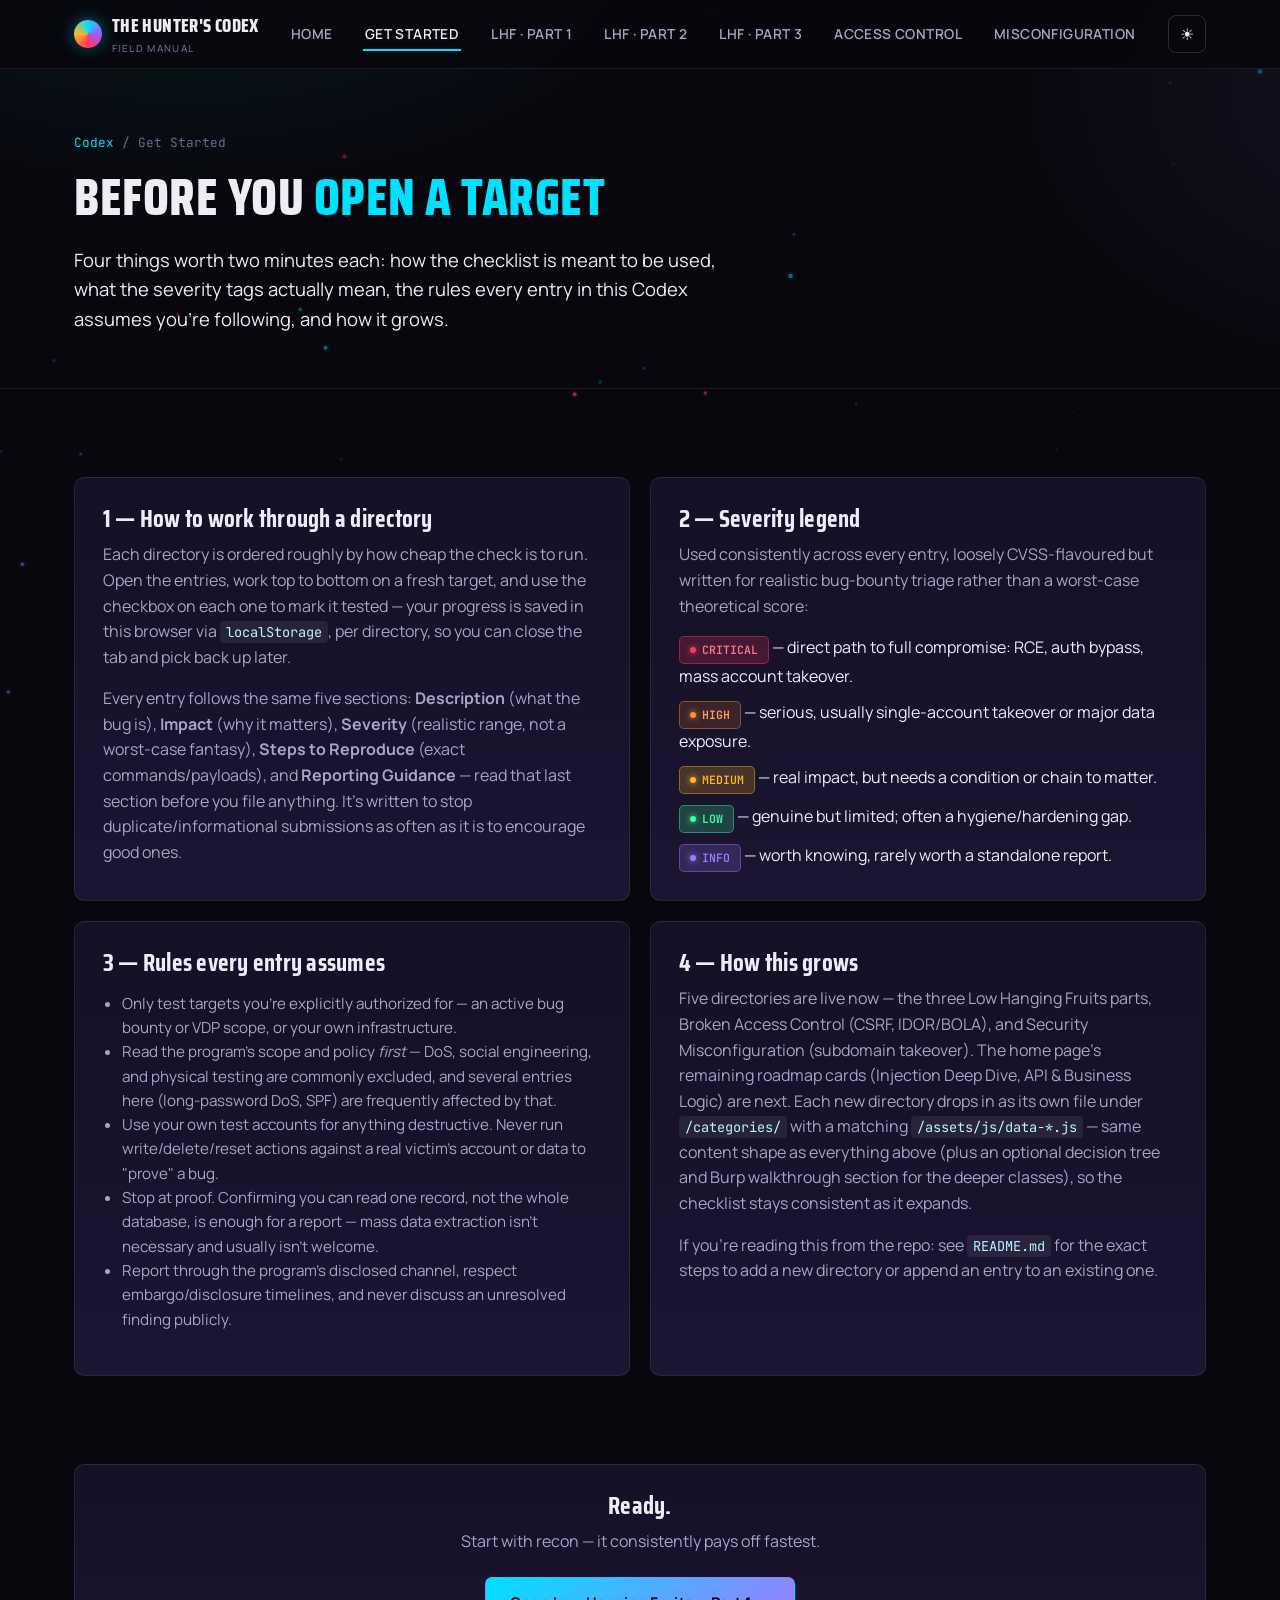
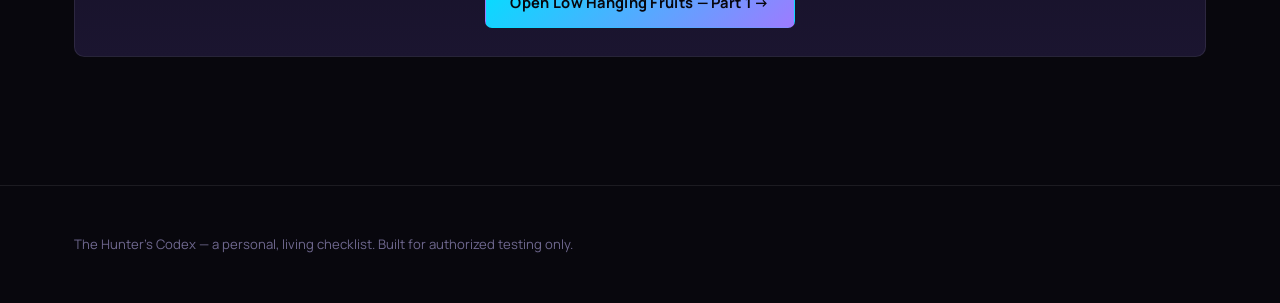
==== get-started.html @ 377c9818 "first commint basic add" ====
<!DOCTYPE html>
<html lang="en">
<head>
<meta charset="UTF-8">
<meta name="viewport" content="width=device-width, initial-scale=1.0">
<title>Get Started | The Hunter's Codex</title>
<meta name="description" content="How to use the Codex — methodology, severity legend, and rules of engagement for authorized bug bounty testing.">
<link rel="icon" href="data:image/svg+xml,<svg xmlns=%22http://www.w3.org/2000/svg%22 viewBox=%220 0 100 100%22><circle cx=50 cy=50 r=45 fill=%22%2300e0ff%22/></svg>">
<link rel="stylesheet" href="assets/css/style.css">
<script>try{var t=localStorage.getItem('codex-theme');if(t)document.documentElement.setAttribute('data-theme',t);}catch(e){}</script>
</head>
<body>
<canvas class="realm-canvas" data-realm-canvas aria-hidden="true"></canvas>

<nav class="site-nav">
  <div class="container">
    <a href="index.html" class="brand">
      <span class="brand-mark"></span>
      <span>The Hunter's Codex<small>Field Manual</small></span>
    </a>
    <div class="nav-links" data-nav-links>
      <a href="index.html">Home</a>
      <a href="get-started.html" class="active">Get Started</a>
      <a href="categories/low-hanging-fruits-1.html">LHF · Part 1</a>
      <a href="categories/low-hanging-fruits-2.html">LHF · Part 2</a>
      <a href="categories/low-hanging-fruits-3.html">LHF · Part 3</a>
      <a href="categories/broken-access-control.html">Access Control</a>
      <a href="categories/security-misconfiguration.html">Misconfiguration</a>
    </div>
    <div class="nav-right">
      <button class="theme-toggle" data-theme-toggle aria-label="Toggle light/dark theme">☀</button>
      <button class="nav-toggle" data-nav-toggle aria-label="Toggle menu" aria-expanded="false">☰</button>
    </div>
  </div>
</nav>

<header class="page-head">
  <div class="container">
    <div class="breadcrumb"><a href="index.html">Codex</a> / Get Started</div>
    <h1 style="font-size:clamp(2rem,4.4vw,3.2rem);">Before you <span style="color:var(--accent)">open a target</span></h1>
    <p class="lede" style="margin-top:14px;max-width:62ch;">Four things worth two minutes each: how the checklist is meant to be used, what the severity tags actually mean, the rules every entry in this Codex assumes you're following, and how it grows.</p>
  </div>
</header>

<section>
  <div class="container">
    <div class="grid grid-2">

      <div class="panel">
        <h3>1 — How to work through a directory</h3>
        <p>Each directory is ordered roughly by how cheap the check is to run. Open the entries, work top to bottom on a fresh target, and use the checkbox on each one to mark it tested — your progress is saved in this browser via <code>localStorage</code>, per directory, so you can close the tab and pick back up later.</p>
        <p style="margin-bottom:0;">Every entry follows the same five sections: <strong>Description</strong> (what the bug is), <strong>Impact</strong> (why it matters), <strong>Severity</strong> (realistic range, not a worst-case fantasy), <strong>Steps to Reproduce</strong> (exact commands/payloads), and <strong>Reporting Guidance</strong> — read that last section before you file anything. It's written to stop duplicate/informational submissions as often as it is to encourage good ones.</p>
      </div>

      <div class="panel">
        <h3>2 — Severity legend</h3>
        <p>Used consistently across every entry, loosely CVSS-flavoured but written for realistic bug-bounty triage rather than a worst-case theoretical score:</p>
        <div style="display:flex;flex-direction:column;gap:10px;margin-top:16px;">
          <div><span class="badge sev-critical">CRITICAL</span> — direct path to full compromise: RCE, auth bypass, mass account takeover.</div>
          <div><span class="badge sev-high">HIGH</span> — serious, usually single-account takeover or major data exposure.</div>
          <div><span class="badge sev-medium">MEDIUM</span> — real impact, but needs a condition or chain to matter.</div>
          <div><span class="badge sev-low">LOW</span> — genuine but limited; often a hygiene/hardening gap.</div>
          <div><span class="badge sev-info">INFO</span> — worth knowing, rarely worth a standalone report.</div>
        </div>
      </div>

      <div class="panel">
        <h3>3 — Rules every entry assumes</h3>
        <ul style="color:var(--ink-dim);font-size:0.95rem;">
          <li>Only test targets you're explicitly authorized for — an active bug bounty or VDP scope, or your own infrastructure.</li>
          <li>Read the program's scope and policy <em>first</em> — DoS, social engineering, and physical testing are commonly excluded, and several entries here (long-password DoS, SPF) are frequently affected by that.</li>
          <li>Use your own test accounts for anything destructive. Never run write/delete/reset actions against a real victim's account or data to "prove" a bug.</li>
          <li>Stop at proof. Confirming you can read one record, not the whole database, is enough for a report — mass data extraction isn't necessary and usually isn't welcome.</li>
          <li>Report through the program's disclosed channel, respect embargo/disclosure timelines, and never discuss an unresolved finding publicly.</li>
        </ul>
      </div>

      <div class="panel">
        <h3>4 — How this grows</h3>
        <p>Five directories are live now — the three Low Hanging Fruits parts, Broken Access Control (CSRF, IDOR/BOLA), and Security Misconfiguration (subdomain takeover). The home page's remaining roadmap cards (Injection Deep Dive, API &amp; Business Logic) are next. Each new directory drops in as its own file under <code>/categories/</code> with a matching <code>/assets/js/data-*.js</code> — same content shape as everything above (plus an optional decision tree and Burp walkthrough section for the deeper classes), so the checklist stays consistent as it expands.</p>
        <p style="margin-bottom:0;">If you're reading this from the repo: see <code>README.md</code> for the exact steps to add a new directory or append an entry to an existing one.</p>
      </div>

    </div>
  </div>
</section>

<section style="padding-top:0;">
  <div class="container">
    <div class="panel" style="text-align:center;">
      <h3 style="margin-bottom:10px;">Ready.</h3>
      <p style="margin:0 auto 22px;">Start with recon — it consistently pays off fastest.</p>
      <a href="categories/low-hanging-fruits-1.html" class="btn btn-primary">Open Low Hanging Fruits — Part 1 →</a>
    </div>
  </div>
</section>

<footer class="site-footer">
  <div class="container">
    <p>The Hunter's Codex — a personal, living checklist. Built for authorized testing only.</p>
  </div>
</footer>

<script src="assets/js/app.js"></script>
</body>
</html>
---- assets/css/style.css ----
/* =========================================================
   THE HUNTER'S CODEX — shared theme
   A field manual for bug bounty testing, styled like a
   multiversal dossier. Each directory carries its own energy
   signature (set via body[data-realm]) layered on a shared
   dark/light base — no licensed character art, the palettes
   just nod at the hero spectrum without reproducing anyone's IP.
   ========================================================= */

@import url('https://fonts.googleapis.com/css2?family=Saira+Stencil+One&family=Saira+Condensed:wght@600;700;800&family=Manrope:wght@400;500;600;700;800&family=JetBrains+Mono:wght@400;500;600&display=swap');

:root{
  /* --- base (dark, default) --- */
  --void:        #08070d;
  --void-2:      #0f0c18;
  --panel:       #141025;
  --panel-2:     #1b1530;
  --hairline:    rgba(232,230,240,0.09);
  --hairline-2:  rgba(232,230,240,0.16);
  --glass-bg:    rgba(8,7,13,0.82);
  --chip-bg:     rgba(255,255,255,0.07);
  --chip-ink:    #b9f6ff;
  --code-bg:     #060509;
  --glow-op:     0.09;

  /* --- ink --- */
  --ink:         #eeecf6;
  --ink-dim:     #a9a3c4;
  --ink-faint:   #6f688f;

  /* --- severity spectrum: FIXED across every realm and theme.
         these carry meaning (critical/high/medium/low/info) —
         they never change with the page's hero palette. --- */
  --crimson:     #ff3860;
  --crimson-dim: #ff386033;
  --gold:        #ffb627;
  --gold-dim:    #ffb62733;
  --green:       #3dffa0;
  --green-dim:   #3dffa033;
  --violet:      #9d7bff;
  --violet-dim:  #9d7bff33;

  /* --- realm accent: decorative/brand only, overridden per directory below --- */
  --accent:      #00e0ff;
  --accent-2:    #9d7bff;
  --accent-3:    #ff3860;
  --accent-rgb:  0,224,255;
  --accent2-rgb: 157,123,255;
  --accent3-rgb: 255,56,96;

  /* --- type --- */
  --f-stencil: 'Saira Stencil One', sans-serif;   /* one signature moment: hero headline + big numbers */
  --f-display: 'Saira Condensed', sans-serif;      /* every other heading */
  --f-body:    'Manrope', sans-serif;
  --f-mono:    'JetBrains Mono', monospace;

  --radius: 10px;
  --maxw: 1180px;
}

/* ---------------- LIGHT THEME ---------------- */
:root[data-theme="light"]{
  --void:        #f7f6fb;
  --void-2:      #ffffff;
  --panel:       #ffffff;
  --panel-2:     #f3f1fa;
  --hairline:    rgba(20,16,32,0.10);
  --hairline-2:  rgba(20,16,32,0.20);
  --glass-bg:    rgba(255,255,255,0.86);
  --chip-bg:     rgba(20,16,32,0.055);
  --chip-ink:    #0b6a7a;
  --glow-op:     0.06;

  --ink:         #16131f;
  --ink-dim:     #4a4560;
  --ink-faint:   #837c9c;
}

/* ---------------- REALMS (per-directory energy signature) ---------------- */
/* Home — Americana: blue / red / star-white */
body[data-realm="cap"]{
  --accent:#3d6bff; --accent-2:#ff3450; --accent-3:#f4f1ff;
  --accent-rgb:61,107,255; --accent2-rgb:255,52,80; --accent3-rgb:244,241,255;
}
/* Part 1 — Gamma: radioactive green / violet */
body[data-realm="hulk"]{
  --accent:#39ff6a; --accent-2:#9d5bff; --accent-3:#c8ff5a;
  --accent-rgb:57,255,106; --accent2-rgb:157,91,255; --accent3-rgb:200,255,90;
}
/* Part 2 — Repulsor: hot red-orange / gold */
body[data-realm="ironman"]{
  --accent:#ff5a36; --accent-2:#ffcc33; --accent-3:#ff8a3d;
  --accent-rgb:255,90,54; --accent2-rgb:255,204,51; --accent3-rgb:255,138,61;
}
/* Part 3 — Vibranium: violet / silver */
body[data-realm="wakanda"]{
  --accent:#9d5bff; --accent-2:#c9c9d8; --accent-3:#6a3dff;
  --accent-rgb:157,91,255; --accent2-rgb:201,201,216; --accent3-rgb:106,61,255;
}
/* Broken Access Control — Bifrost: storm blue-white / asgardian gold */
body[data-realm="thor"]{
  --accent:#4fd8ff; --accent-2:#ffcf4d; --accent-3:#7b8cff;
  --accent-rgb:79,216,255; --accent2-rgb:255,207,77; --accent3-rgb:123,140,255;
}
/* Security Misconfiguration — Variant Branch: mischief emerald / antique gold */
body[data-realm="loki"]{
  --accent:#23d9a0; --accent-2:#c9a227; --accent-3:#8b5fe0;
  --accent-rgb:35,217,160; --accent2-rgb:201,162,39; --accent3-rgb:139,95,224;
}

/* ---------------- REALM BACKGROUND ART ----------------
   Full-page, fixed, behind everything, pointer-events:none.
   Pure CSS gradients — procedural, animated, zero raster
   images, and fully original (no character art of any kind).
   ------------------------------------------------------- */
body[data-realm="cap"]{
  --realm-pattern:
    radial-gradient(rgba(244,241,255,0.5) 1px, transparent 1.4px) 0 0/54px 54px,
    radial-gradient(rgba(244,241,255,0.3) 1px, transparent 1.4px) 27px 23px/54px 54px,
    linear-gradient(125deg, transparent 46%, rgba(61,107,255,0.06) 50%, transparent 54%),
    linear-gradient(-125deg, transparent 46%, rgba(255,52,80,0.05) 50%, transparent 54%);
}
body[data-realm="hulk"]{
  --realm-pattern:
    repeating-conic-gradient(from 0deg at 18% 24%, rgba(57,255,106,0.07) 0deg 3deg, transparent 3deg 22deg),
    repeating-conic-gradient(from 20deg at 86% 78%, rgba(157,91,255,0.06) 0deg 3deg, transparent 3deg 26deg),
    radial-gradient(circle at 18% 24%, rgba(57,255,106,0.10), transparent 32%),
    radial-gradient(circle at 86% 78%, rgba(157,91,255,0.10), transparent 36%);
}
body[data-realm="ironman"]{
  --realm-pattern:
    repeating-radial-gradient(circle at 88% 12%, rgba(255,90,54,0.10) 0px, rgba(255,90,54,0.10) 1px, transparent 1px, transparent 34px),
    repeating-radial-gradient(circle at 10% 85%, rgba(255,204,51,0.07) 0px, rgba(255,204,51,0.07) 1px, transparent 1px, transparent 46px),
    linear-gradient(115deg, transparent 48%, rgba(255,204,51,0.05) 50%, transparent 52%);
}
body[data-realm="wakanda"]{
  --realm-pattern:
    repeating-linear-gradient(60deg, rgba(157,91,255,0.055) 0px, rgba(157,91,255,0.055) 1px, transparent 1px, transparent 48px),
    repeating-linear-gradient(-60deg, rgba(201,201,216,0.045) 0px, rgba(201,201,216,0.045) 1px, transparent 1px, transparent 48px),
    repeating-linear-gradient(0deg, rgba(157,91,255,0.04) 0px, rgba(157,91,255,0.04) 1px, transparent 1px, transparent 48px);
}
body[data-realm="thor"]{
  --realm-pattern:
    radial-gradient(ellipse 600px 300px at 30% 10%, rgba(123,140,255,0.12), transparent 60%),
    radial-gradient(ellipse 500px 260px at 75% 0%, rgba(79,216,255,0.10), transparent 60%),
    repeating-linear-gradient(100deg, transparent 0px, transparent 38px, rgba(79,216,255,0.05) 39px, transparent 40px);
}
body[data-realm="loki"]{
  --realm-pattern:
    repeating-linear-gradient(28deg, rgba(35,217,160,0.05) 0px, rgba(35,217,160,0.05) 1px, transparent 1px, transparent 64px),
    repeating-linear-gradient(-72deg, rgba(139,95,224,0.045) 0px, rgba(139,95,224,0.045) 1px, transparent 1px, transparent 80px),
    radial-gradient(circle at 70% 30%, rgba(201,162,39,0.08), transparent 38%);
}
body::before{
  content:"";
  position:fixed; inset:0; z-index:-1; pointer-events:none;
  background-image:var(--realm-pattern, none);
  animation:realmDrift 50s linear infinite, realmPulse 9s ease-in-out infinite;
}
.realm-canvas{
  position:fixed; inset:0; z-index:-1; pointer-events:none;
  width:100vw; height:100vh; display:block; opacity:0.85;
}
@keyframes realmDrift{ from{ background-position:0 0; } to{ background-position:400px 400px; } }
@keyframes realmPulse{ 0%,100%{ opacity:0.75; } 50%{ opacity:1; } }
@media (prefers-reduced-motion:reduce){ body::before{ animation:none; } }

*,*::before,*::after{ box-sizing:border-box; }
html{ scroll-behavior:smooth; }
@media (prefers-reduced-motion:reduce){
  html{ scroll-behavior:auto; }
  *,*::before,*::after{ animation-duration:0.001ms !important; animation-iteration-count:1 !important; transition-duration:0.001ms !important; }
}

body{
  margin:0;
  background:var(--void);
  color:var(--ink);
  font-family:var(--f-body);
  font-size:16px;
  line-height:1.6;
  -webkit-font-smoothing:antialiased;
  background-image:
    radial-gradient(ellipse 900px 500px at 15% -10%, rgba(var(--accent-rgb),var(--glow-op)), transparent 60%),
    radial-gradient(ellipse 700px 500px at 110% 10%, rgba(var(--accent2-rgb),var(--glow-op)), transparent 60%);
  background-attachment:fixed;
  transition:background-color .25s ease, color .25s ease;
}

/* faint halftone texture, used sparingly as paper grain, not decoration-for-its-own-sake */
.halftone{
  position:relative;
}
.halftone::before{
  content:"";
  position:absolute; inset:0;
  background-image: radial-gradient(rgba(238,236,246,0.10) 1px, transparent 1px);
  background-size: 14px 14px;
  opacity:0.25;
  pointer-events:none;
}

a{ color:inherit; text-decoration:none; }
img{ max-width:100%; display:block; }
ul,ol{ padding-left:1.25em; }
code,kbd{ font-family:var(--f-mono); }

h1,h2,h3,h4{
  font-family:var(--f-display);
  font-weight:800;
  letter-spacing:0.01em;
  line-height:1.05;
  margin:0 0 0.4em;
  text-transform:uppercase;
}
h1{ font-size:clamp(2.6rem,6vw,5.2rem); }
h2{ font-size:clamp(1.8rem,3.6vw,2.6rem); }
h3{ font-size:clamp(1.25rem,2.2vw,1.55rem); text-transform:none; font-weight:700;}
p{ margin:0 0 1em; color:var(--ink-dim); max-width:68ch; }
.lede{ font-size:1.15rem; color:var(--ink); }

:focus-visible{
  outline:2px solid var(--accent);
  outline-offset:3px;
  border-radius:4px;
}

.container{ max-width:var(--maxw); margin:0 auto; padding:0 24px; }

/* ---------------- NAV ---------------- */
.site-nav{
  position:sticky; top:0; z-index:50;
  background:var(--glass-bg);
  backdrop-filter:blur(10px);
  border-bottom:1px solid var(--hairline);
}
.site-nav .container{
  display:flex; align-items:center; justify-content:space-between;
  height:68px; gap:16px;
}
.nav-right{ display:flex; align-items:center; gap:10px; }
.theme-toggle{
  background:none; border:1px solid var(--hairline-2); color:var(--ink);
  width:38px; height:38px; border-radius:8px; font-size:1rem; cursor:pointer;
  display:flex; align-items:center; justify-content:center; flex-shrink:0;
  transition:border-color .15s ease, color .15s ease, transform .15s ease;
}
.theme-toggle:hover{ border-color:var(--accent); color:var(--accent); transform:translateY(-1px); }
.brand{
  display:flex; align-items:center; gap:10px;
  font-family:var(--f-display); font-weight:800; font-size:1.15rem;
  letter-spacing:0.02em; text-transform:uppercase;
}
.brand-mark{
  width:28px; height:28px; border-radius:50%;
  /* fixed full-spectrum mark — the one constant across every realm */
  background:conic-gradient(from 0deg, #00e0ff, #9d5bff, #ff3860, #ffb627, #00e0ff);
  box-shadow:0 0 16px rgba(0,224,255,0.4);
  flex-shrink:0;
}
.brand small{ display:block; font-family:var(--f-body); font-weight:500; font-size:0.62rem; letter-spacing:0.14em; color:var(--ink-faint); text-transform:uppercase; }

.nav-links{ display:flex; align-items:center; gap:28px; }
.nav-links a{
  position:relative;
  font-size:0.86rem; font-weight:600; letter-spacing:0.03em;
  color:var(--ink-dim); text-transform:uppercase;
  padding:6px 2px; transition:color .18s ease;
}
.nav-links a::after{
  content:""; position:absolute; left:0; right:100%; bottom:0; height:2px;
  background:var(--accent); transition:right .25s cubic-bezier(.16,1,.3,1);
}
.nav-links a:hover::after, .nav-links a.active::after{ right:0; }
.nav-links a:hover, .nav-links a.active{ color:var(--ink); }
.nav-toggle{ display:none; }

@media (max-width:760px){
  .nav-links{
    position:fixed; inset:68px 0 0 0; height:calc(100% - 68px);
    background:var(--void-2); flex-direction:column; justify-content:flex-start;
    padding:28px 24px; gap:22px; transform:translateX(100%);
    transition:transform .28s ease; overflow-y:auto;
  }
  .nav-links.open{ transform:translateX(0); }
  .nav-toggle{
    display:block; background:none; border:1px solid var(--hairline-2); color:var(--ink);
    width:40px; height:40px; border-radius:8px; font-size:1.1rem; cursor:pointer;
  }
}

/* ---------------- BUTTONS ---------------- */
.btn{
  display:inline-flex; align-items:center; gap:8px; position:relative; overflow:hidden;
  padding:13px 24px; border-radius:7px;
  font-family:var(--f-body); font-weight:600; font-size:0.92rem;
  letter-spacing:0.02em; cursor:pointer; border:1px solid transparent;
  transition:transform .15s ease, box-shadow .15s ease, background .15s ease, border-color .15s ease;
}
.btn:active{ transform:translateY(1px) scale(0.98); }
.btn-primary{
  background:linear-gradient(135deg, var(--accent), var(--accent-2));
  color:#07060c; font-weight:700;
  box-shadow:0 0 0 0 rgba(0,0,0,0);
}
.btn-primary:hover{ box-shadow:0 6px 24px -4px rgba(var(--accent-rgb),0.55); transform:translateY(-1px); }
.btn-primary::after{
  content:""; position:absolute; top:0; bottom:0; left:-60%; width:40%;
  background:linear-gradient(115deg, transparent, rgba(255,255,255,0.45), transparent);
  transform:skewX(-20deg); transition:left .6s ease;
}
.btn-primary:hover::after{ left:130%; }
.btn-ghost{
  background:transparent; border-color:var(--hairline-2); color:var(--ink);
}
.btn-ghost:hover{ border-color:var(--accent); color:var(--accent); }

/* ---------------- HERO (home page signature moment) ---------------- */
.hero{
  position:relative; overflow:hidden;
  padding:120px 0 90px;
  border-bottom:1px solid var(--hairline);
}
.rift{
  position:absolute; top:50%; right:-10%; translate:0 -50%;
  width:780px; height:780px; border-radius:50%;
  background:
    conic-gradient(from 0deg, var(--accent), var(--accent-2) 33%, var(--accent-3) 66%, var(--accent));
  filter:blur(90px); opacity:0.32;
  animation:spin 26s linear infinite;
  transition:background 0.4s ease;
}
.rift-ring{
  position:absolute; top:50%; right:-6%; translate:0 -50%;
  width:560px; height:560px; border-radius:50%;
  border:1px solid rgba(var(--accent-rgb),0.35);
  animation:spin 40s linear infinite reverse;
}
.rift-ring::before{
  content:""; position:absolute; inset:46px; border-radius:50%;
  border:1px dashed rgba(var(--accent2-rgb),0.30);
}
@keyframes spin{ to{ transform:rotate(360deg); } }
.embers{ position:absolute; inset:0; pointer-events:none; }
.ember{
  position:absolute; width:3px; height:3px; border-radius:50%;
  opacity:0; animation:rise 7s ease-in infinite;
}
@keyframes rise{
  0%{ opacity:0; transform:translateY(0) scale(1); }
  10%{ opacity:0.9; }
  90%{ opacity:0.5; }
  100%{ opacity:0; transform:translateY(-340px) scale(0.3); }
}

.hero .container{ position:relative; z-index:2; }
.eyebrow{
  display:inline-flex; align-items:center; gap:8px;
  font-family:var(--f-mono); font-size:0.78rem; color:var(--accent);
  background:rgba(var(--accent-rgb),0.14); border:1px solid rgba(var(--accent-rgb),0.3);
  padding:6px 12px; border-radius:100px; margin-bottom:22px;
}
.eyebrow .dot{ width:6px; height:6px; border-radius:50%; background:var(--accent); box-shadow:0 0 6px var(--accent); animation:dotLive 2s ease-in-out infinite; }
@keyframes dotLive{ 0%,100%{ opacity:1; transform:scale(1); } 50%{ opacity:0.4; transform:scale(0.75); } }
.hero h1{ max-width:14ch; margin-bottom:22px; font-family:var(--f-stencil); font-weight:400; letter-spacing:0.01em; }
.hero h1 .accent{
  background:linear-gradient(100deg, var(--accent), var(--accent-2) 60%, var(--accent-3));
  -webkit-background-clip:text; background-clip:text; color:transparent;
}
.hero-sub{ max-width:52ch; font-size:1.08rem; }
.hero-actions{ display:flex; gap:14px; margin-top:34px; flex-wrap:wrap; }
.hero-stats{ display:flex; gap:40px; margin-top:64px; flex-wrap:wrap; }
.stat b{ display:block; font-family:var(--f-stencil); font-weight:400; font-size:2.3rem; color:var(--ink); }
.stat span{ font-size:0.8rem; color:var(--ink-faint); text-transform:uppercase; letter-spacing:0.08em; }

/* ---------------- SECTIONS / CARDS ---------------- */
section{ padding:88px 0; }
.section-head{ margin-bottom:46px; max-width:62ch; }
.section-head .eyebrow{ margin-bottom:16px; }

.grid{ display:grid; gap:20px; }
.grid-3{ grid-template-columns:repeat(3,1fr); }
.grid-2{ grid-template-columns:repeat(2,1fr); }
@media (max-width:900px){ .grid-3,.grid-2{ grid-template-columns:1fr; } }

.panel{
  background:linear-gradient(180deg, var(--panel), var(--panel-2));
  border:1px solid var(--hairline); border-radius:var(--radius);
  padding:28px;
}

@keyframes cardIn{
  from{ opacity:0; transform:translateY(22px) scale(0.97); }
  to{ opacity:1; transform:none; }
}
.dir-card{
  display:block; position:relative; overflow:hidden;
  background:linear-gradient(165deg, var(--panel), var(--void-2));
  border:1px solid var(--hairline); border-radius:var(--radius);
  padding:30px; transition:border-color .2s ease, transform .2s ease, box-shadow .2s ease;
  animation:cardIn .7s cubic-bezier(.16,1,.3,1) both;
}
.grid-3 .dir-card:nth-child(1){ animation-delay:.04s; }
.grid-3 .dir-card:nth-child(2){ animation-delay:.10s; }
.grid-3 .dir-card:nth-child(3){ animation-delay:.16s; }
.grid-3 .dir-card:nth-child(4){ animation-delay:.22s; }
.grid-3 .dir-card:nth-child(5){ animation-delay:.28s; }
.grid-3 .dir-card:nth-child(6){ animation-delay:.34s; }
.grid-3 .dir-card:nth-child(7){ animation-delay:.40s; }
.dir-card::after{
  content:""; position:absolute; inset:0; opacity:0; pointer-events:none;
  background:radial-gradient(420px circle at var(--mx,50%) var(--my,50%), rgba(var(--accent-rgb),0.16), transparent 62%);
  transition:opacity .3s ease;
}
.dir-card:hover::after{ opacity:1; }
.dir-card:hover{
  border-color:rgba(var(--accent-rgb),0.45);
  transform:translateY(-4px);
  box-shadow:0 14px 36px -16px rgba(var(--accent-rgb),0.35);
}
.dir-card .tag{ font-family:var(--f-mono); font-size:0.72rem; color:var(--accent); letter-spacing:0.06em; position:relative; }
.dir-card h3{ margin:10px 0 8px; font-family:var(--f-display); text-transform:uppercase; font-size:1.3rem; position:relative; }
.dir-card p{ font-size:0.92rem; margin-bottom:18px; position:relative; }
.dir-card .meta{ display:flex; gap:10px; flex-wrap:wrap; font-size:0.78rem; color:var(--ink-faint); position:relative; }
.dir-card .meta span{ border:1px solid var(--hairline-2); border-radius:100px; padding:3px 10px; }
.dir-card .go{ position:absolute; top:28px; right:28px; color:var(--ink-faint); font-size:1.3rem; transition:transform .2s ease, color .2s ease; z-index:1; }
.dir-card:hover .go{ transform:translate(3px,-3px); color:var(--accent); }
.dir-card.soon{ opacity:0.55; position:relative; }
.dir-card.soon::before{
  content:""; position:absolute; inset:0; z-index:1; pointer-events:none;
  background:linear-gradient(100deg, transparent 30%, rgba(255,255,255,0.08) 48%, transparent 66%);
  background-size:220% 100%; animation:soonShimmer 3.5s linear infinite;
}
@keyframes soonShimmer{ from{ background-position:120% 0; } to{ background-position:-20% 0; } }
.dir-card.soon:hover{ transform:none; border-color:var(--hairline); box-shadow:none; }
.dir-card.soon::after{ display:none; }

/* ---------------- BADGES: severity + category (information, not decoration) ---------------- */
.badge{
  display:inline-flex; align-items:center; gap:6px;
  font-family:var(--f-mono); font-size:0.72rem; font-weight:600;
  padding:4px 10px; border-radius:5px; border:1px solid transparent;
  white-space:nowrap;
}
.badge::before{ content:""; width:6px; height:6px; border-radius:50%; }
.sev-critical{ background:var(--crimson-dim); color:#ff7590; border-color:rgba(255,56,96,0.4); }
.sev-critical::before{ background:var(--crimson); box-shadow:0 0 6px var(--crimson); animation:badgePulse 1.6s ease-in-out infinite; }
.sev-high{ background:rgba(255,142,56,0.15); color:#ff9f52; border-color:rgba(255,142,56,0.4); }
.sev-high::before{ background:#ff8e38; box-shadow:0 0 6px #ff8e38; animation:badgePulse 1.6s ease-in-out infinite; }
@keyframes badgePulse{ 0%,100%{ opacity:1; transform:scale(1); } 50%{ opacity:0.55; transform:scale(1.3); } }
@media (prefers-reduced-motion:reduce){ .sev-critical::before, .sev-high::before{ animation:none; } }
.sev-medium{ background:var(--gold-dim); color:var(--gold); border-color:rgba(255,182,39,0.4); }
.sev-medium::before{ background:var(--gold); box-shadow:0 0 6px var(--gold); }
.sev-low{ background:var(--green-dim); color:var(--green); border-color:rgba(61,255,160,0.4); }
.sev-low::before{ background:var(--green); box-shadow:0 0 6px var(--green); }
.sev-info{ background:var(--violet-dim); color:var(--violet); border-color:rgba(157,123,255,0.4); }
.sev-info::before{ background:var(--violet); box-shadow:0 0 6px var(--violet); }

.cat-badge{
  font-family:var(--f-body); font-size:0.74rem; font-weight:600;
  color:var(--ink-dim); background:var(--chip-bg);
  border:1px solid var(--hairline-2); padding:4px 10px; border-radius:5px;
}

/* ---------------- VULN ENTRY (accordion) ---------------- */
.vuln-list{ display:flex; flex-direction:column; gap:14px; }
.vuln{
  border:1px solid var(--hairline); border-radius:var(--radius);
  background:linear-gradient(180deg, var(--panel), var(--void-2));
  overflow:hidden; position:relative;
  animation:cardIn .5s cubic-bezier(.16,1,.3,1) both;
  transition:border-color .2s ease, box-shadow .2s ease, transform .2s ease;
}
.vuln:hover{
  border-color:rgba(var(--accent-rgb),0.35);
  box-shadow:0 10px 28px -18px rgba(var(--accent-rgb),0.5);
  transform:translateY(-2px);
}
.vuln[open]{ border-color:var(--hairline-2); transform:none; }
.vuln summary{
  list-style:none; cursor:pointer; padding:22px 26px;
  display:flex; align-items:center; gap:16px; flex-wrap:wrap;
  justify-content:space-between;
}
.vuln summary::-webkit-details-marker{ display:none; }
.vuln-id{
  font-family:var(--f-mono); font-size:0.78rem; color:var(--ink-faint);
  width:32px; flex-shrink:0;
}
.vuln-icon{
  width:34px; height:34px; border-radius:9px; flex-shrink:0;
  display:flex; align-items:center; justify-content:center;
  background:rgba(var(--accent-rgb),0.12); color:var(--accent);
  transition:background .2s ease, transform .2s ease;
}
.vuln:hover .vuln-icon{ background:rgba(var(--accent-rgb),0.22); transform:scale(1.06) rotate(-4deg); }
.vuln-icon svg{ width:18px; height:18px; }
.vuln-title-wrap{ display:flex; align-items:center; gap:14px; flex:1; min-width:220px; }
.vuln-title{ font-family:var(--f-display); font-size:1.18rem; text-transform:uppercase; letter-spacing:0.01em; }
.vuln-badges{ display:flex; align-items:center; gap:10px; flex-wrap:wrap; }
.impact-bar{ width:46px; height:5px; border-radius:100px; background:var(--hairline-2); overflow:hidden; flex-shrink:0; }
.impact-bar-fill{ height:100%; border-radius:100px; width:0%; animation:fillBar 1s cubic-bezier(.16,1,.3,1) .15s both; }
@keyframes fillBar{ from{ width:0%; } }
.vuln-check{
  width:22px; height:22px; border-radius:5px; border:1.5px solid var(--hairline-2);
  display:flex; align-items:center; justify-content:center; flex-shrink:0;
  font-size:0.8rem; color:transparent; transition:all .15s ease; cursor:pointer;
}
.vuln-check.done{ background:var(--green); border-color:var(--green); color:#07060c; }
.vuln-check.pop{ animation:checkPop .45s cubic-bezier(.34,1.56,.64,1); }
@keyframes checkPop{ 0%{ transform:scale(1); } 40%{ transform:scale(1.35); } 100%{ transform:scale(1); } }
.chevron{ color:var(--ink-faint); transition:transform .22s ease; flex-shrink:0; }
.vuln[open] .chevron{ transform:rotate(180deg); }

.vuln-body{ padding:0 26px 30px; border-top:1px solid var(--hairline); }
.vuln-body h4{
  font-family:var(--f-mono); text-transform:uppercase; letter-spacing:0.08em;
  font-size:0.76rem; color:var(--accent); margin:26px 0 10px;
}
.vuln-body h4:first-child{ margin-top:24px; }
.vuln-body p{ font-size:0.94rem; }
.vuln-body ul{ color:var(--ink-dim); font-size:0.94rem; margin:0 0 1em; }
.vuln-body li{ margin-bottom:6px; }
.vuln-body li::marker{ color:var(--ink-faint); }

.callout{
  border-radius:8px; padding:16px 18px; font-size:0.9rem; margin:14px 0;
  border:1px solid; display:flex; gap:12px; align-items:flex-start;
}
.callout b{ color:var(--ink); }
.callout.report-yes{ background:var(--green-dim); border-color:rgba(61,255,160,0.3); }
.callout.report-no{ background:var(--crimson-dim); border-color:rgba(255,56,96,0.3); }
.callout-icon{ font-family:var(--f-mono); font-weight:700; flex-shrink:0; }

pre{
  background:#060509; border:1px solid var(--hairline-2); border-radius:8px;
  padding:16px 18px; overflow-x:auto; margin:10px 0 16px;
}
pre code{
  font-family:var(--f-mono); font-size:0.84rem; color:#b9f6ff; line-height:1.65;
  white-space:pre;
}
p code, li code{
  font-family:var(--f-mono); font-size:0.85em; background:var(--chip-bg);
  padding:2px 6px; border-radius:4px; color:var(--chip-ink);
}
.dork-list{ display:flex; flex-direction:column; gap:6px; margin:10px 0 16px; }
.dork-list code{
  display:block; background:#060509; border:1px solid var(--hairline-2);
  padding:10px 14px; border-radius:6px; font-size:0.82rem; color:#ffd27a;
  overflow-x:auto; white-space:pre;
}
.tool-row{
  display:flex; gap:14px; align-items:baseline; flex-wrap:wrap;
  padding:12px 0; border-bottom:1px solid var(--hairline);
}
.tool-row:last-child{ border-bottom:none; }
.tool-row .tname{ font-family:var(--f-mono); font-weight:600; color:var(--ink); min-width:150px; }

/* ---------------- PROGRESS BAR ---------------- */
.progress-wrap{
  position:sticky; top:68px; z-index:40;
  background:var(--glass-bg); backdrop-filter:blur(8px);
  border-bottom:1px solid var(--hairline);
  padding:14px 0;
}
.progress-wrap .container{ display:flex; align-items:center; gap:16px; }
.progress-label{ font-family:var(--f-mono); font-size:0.78rem; color:var(--ink-faint); white-space:nowrap; }
.progress-track{ flex:1; height:6px; border-radius:100px; background:var(--hairline-2); overflow:hidden; }
.progress-fill{
  height:100%; border-radius:100px; background:linear-gradient(90deg, var(--accent), var(--green));
  transition:width .3s ease; width:0%; position:relative; overflow:hidden;
}
.progress-fill::after{
  content:""; position:absolute; inset:0;
  background:linear-gradient(100deg, transparent 20%, rgba(255,255,255,0.5) 50%, transparent 80%);
  background-size:200% 100%; animation:barShimmer 2.2s linear infinite;
}
@keyframes barShimmer{ from{ background-position:150% 0; } to{ background-position:-50% 0; } }
.filter-input{
  font-family:var(--f-body); font-size:0.85rem; background:var(--panel);
  border:1px solid var(--hairline-2); color:var(--ink); padding:8px 14px;
  border-radius:100px; width:220px; outline:none;
}
.filter-input::placeholder{ color:var(--ink-faint); }
.filter-input:focus{ border-color:var(--accent); }

/* ---------------- FOOTER ---------------- */
.site-footer{
  border-top:1px solid var(--hairline); padding:48px 0; margin-top:40px;
}
.site-footer .container{
  display:flex; justify-content:space-between; align-items:center; flex-wrap:wrap; gap:16px;
}
.site-footer p{ font-size:0.82rem; color:var(--ink-faint); margin:0; }

.page-head{ padding:64px 0 36px; border-bottom:1px solid var(--hairline); }
.breadcrumb{ font-family:var(--f-mono); font-size:0.8rem; color:var(--ink-faint); margin-bottom:18px; }
.breadcrumb a{ color:var(--accent); }

.back-link{
  display:inline-flex; align-items:center; gap:8px; font-size:0.86rem;
  color:var(--ink-dim); margin-bottom:20px; font-weight:600;
}
.back-link:hover{ color:var(--accent); }

@media (max-width:480px){
  .filter-input{ width:150px; }
}

/* ---------------- SCROLL REVEAL ----------------
   Applied via IntersectionObserver in app.js to section
   headings and panels so the page keeps unfolding as you
   scroll, not just on first paint. ------------------- */
.reveal{
  opacity:0; transform:translateY(26px);
  transition:opacity .7s cubic-bezier(.16,1,.3,1), transform .7s cubic-bezier(.16,1,.3,1);
}
.reveal.in-view{ opacity:1; transform:none; }
@media (prefers-reduced-motion:reduce){
  .reveal{ opacity:1; transform:none; transition:none; }
}

/* ---------------- FILTER DIM-OUT ---------------- */
.vuln.filtered-out{
  opacity:0.12; transform:scale(0.98); filter:grayscale(0.6);
  pointer-events:none; transition:opacity .25s ease, transform .25s ease, filter .25s ease;
}
.vuln{ transition:opacity .25s ease, transform .2s ease, filter .25s ease, border-color .2s ease, box-shadow .2s ease; }

/* ---------------- DECISION TREE DIAGRAM ----------------
   An outline-style tree (left-border indentation) rather than
   absolutely-positioned connector lines — reads clearly at any
   width and never breaks on wrap, unlike hand-drawn flowchart
   lines would. ------------------------------------------- */
.tree{
  margin:14px 0 20px; font-size:0.9rem;
  border-left:2px solid var(--hairline-2); padding-left:18px;
}
.tree-root{
  font-family:var(--f-mono); font-size:0.82rem; font-weight:600;
  color:var(--ink); background:rgba(var(--accent-rgb),0.12);
  border:1px solid rgba(var(--accent-rgb),0.35); border-radius:7px;
  padding:9px 14px; display:inline-block; margin-bottom:10px;
}
.tree-q{
  font-weight:600; color:var(--ink); margin:12px 0 8px;
  display:flex; align-items:center; gap:8px;
}
.tree-q::before{ content:"?"; color:var(--accent); font-family:var(--f-mono); }
.tree-branch{ border-left:2px solid var(--hairline-2); margin-left:4px; padding-left:16px; }
.tree-opt{ margin:8px 0; }
.tree-tag{
  font-family:var(--f-mono); font-size:0.68rem; font-weight:700;
  padding:2px 8px; border-radius:100px; margin-right:8px; letter-spacing:0.04em;
}
.tree-yes .tree-tag, .tree-allow .tree-tag{ background:var(--green-dim); color:var(--green); border:1px solid rgba(61,255,160,0.4); }
.tree-no .tree-tag, .tree-deny .tree-tag{ background:var(--crimson-dim); color:#ff7590; border:1px solid rgba(255,56,96,0.4); }
.tree-node{
  display:inline; color:var(--ink-dim);
}
.tree-node.tree-fail{ color:#ff7590; font-weight:600; }
.tree-node.tree-pass{ color:var(--green); font-weight:600; }
.tree-sub{ border-left:2px dashed var(--hairline-2); margin:8px 0 0 4px; padding-left:16px; }
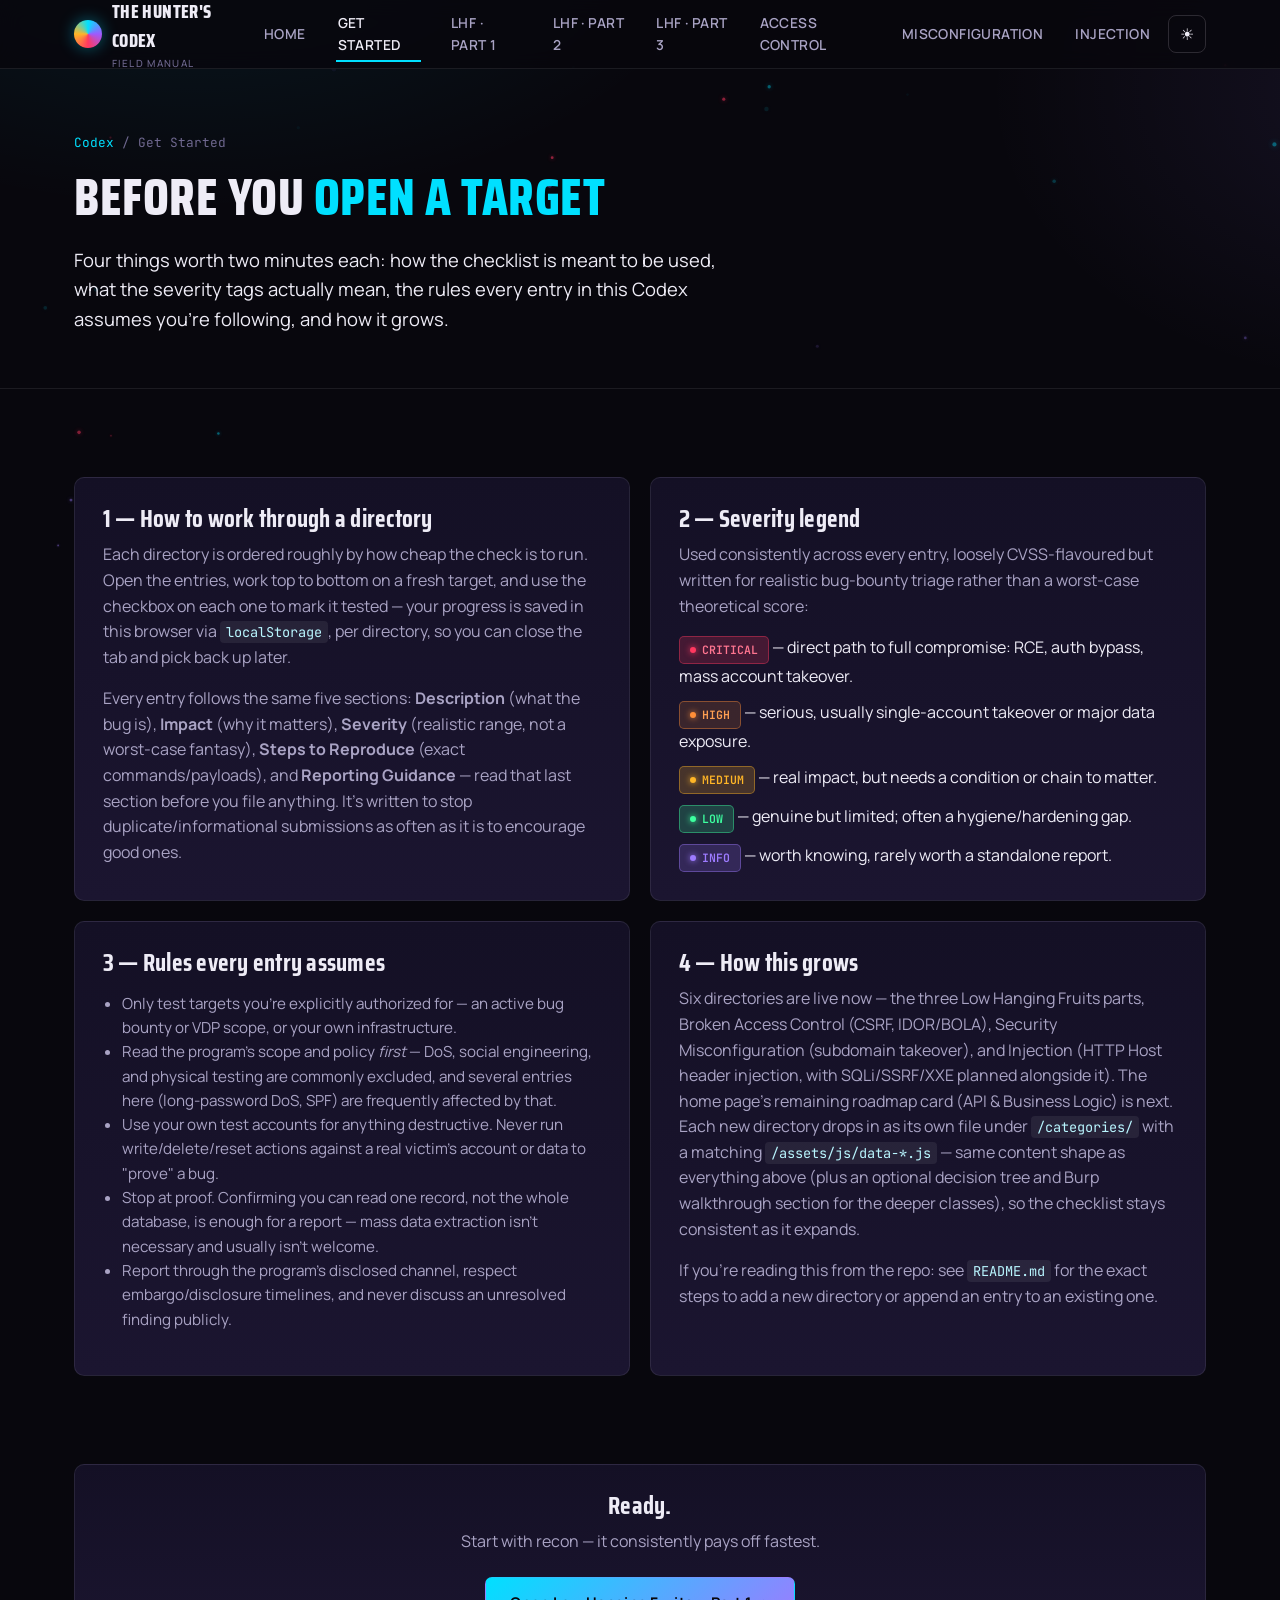
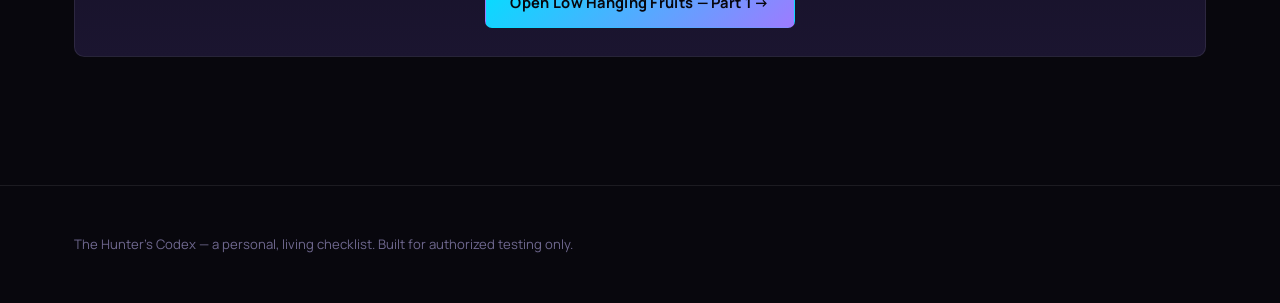
==== commit b87069c7: "New injection host header added" ====
--- a/get-started.html
+++ b/get-started.html
@@ -26,6 +26,7 @@
       <a href="categories/low-hanging-fruits-3.html">LHF · Part 3</a>
       <a href="categories/broken-access-control.html">Access Control</a>
       <a href="categories/security-misconfiguration.html">Misconfiguration</a>
+      <a href="categories/injection.html">Injection</a>
     </div>
     <div class="nav-right">
       <button class="theme-toggle" data-theme-toggle aria-label="Toggle light/dark theme">☀</button>
@@ -77,7 +78,7 @@
 
       <div class="panel">
         <h3>4 — How this grows</h3>
-        <p>Five directories are live now — the three Low Hanging Fruits parts, Broken Access Control (CSRF, IDOR/BOLA), and Security Misconfiguration (subdomain takeover). The home page's remaining roadmap cards (Injection Deep Dive, API &amp; Business Logic) are next. Each new directory drops in as its own file under <code>/categories/</code> with a matching <code>/assets/js/data-*.js</code> — same content shape as everything above (plus an optional decision tree and Burp walkthrough section for the deeper classes), so the checklist stays consistent as it expands.</p>
+        <p>Six directories are live now — the three Low Hanging Fruits parts, Broken Access Control (CSRF, IDOR/BOLA), Security Misconfiguration (subdomain takeover), and Injection (HTTP Host header injection, with SQLi/SSRF/XXE planned alongside it). The home page's remaining roadmap card (API &amp; Business Logic) is next. Each new directory drops in as its own file under <code>/categories/</code> with a matching <code>/assets/js/data-*.js</code> — same content shape as everything above (plus an optional decision tree and Burp walkthrough section for the deeper classes), so the checklist stays consistent as it expands.</p>
         <p style="margin-bottom:0;">If you're reading this from the repo: see <code>README.md</code> for the exact steps to add a new directory or append an entry to an existing one.</p>
       </div>
 
@@ -103,4 +104,4 @@
 
 <script src="assets/js/app.js"></script>
 </body>
-</html>
+</html>
--- a/assets/css/style.css
+++ b/assets/css/style.css
@@ -107,6 +107,11 @@
   --accent:#23d9a0; --accent-2:#c9a227; --accent-3:#8b5fe0;
   --accent-rgb:35,217,160; --accent2-rgb:201,162,39; --accent3-rgb:139,95,224;
 }
+/* Injection — Mirror Dimension: portal amber / mystic ruby / rim cyan */
+body[data-realm="strange"]{
+  --accent:#ffa94d; --accent-2:#d6336c; --accent-3:#22d3ee;
+  --accent-rgb:255,169,77; --accent2-rgb:214,51,108; --accent3-rgb:34,211,238;
+}
 
 /* ---------------- REALM BACKGROUND ART ----------------
    Full-page, fixed, behind everything, pointer-events:none.
@@ -150,6 +155,12 @@
     repeating-linear-gradient(28deg, rgba(35,217,160,0.05) 0px, rgba(35,217,160,0.05) 1px, transparent 1px, transparent 64px),
     repeating-linear-gradient(-72deg, rgba(139,95,224,0.045) 0px, rgba(139,95,224,0.045) 1px, transparent 1px, transparent 80px),
     radial-gradient(circle at 70% 30%, rgba(201,162,39,0.08), transparent 38%);
+}
+body[data-realm="strange"]{
+  --realm-pattern:
+    repeating-radial-gradient(circle at 50% 42%, rgba(255,169,77,0.09) 0px, rgba(255,169,77,0.09) 1px, transparent 1px, transparent 46px),
+    repeating-radial-gradient(circle at 50% 42%, rgba(34,211,238,0.06) 0px, rgba(34,211,238,0.06) 1px, transparent 1px, transparent 23px),
+    radial-gradient(circle at 50% 42%, rgba(214,51,108,0.10), transparent 40%);
 }
 body::before{
   content:"";
@@ -662,3 +673,31 @@
 .tree-node.tree-fail{ color:#ff7590; font-weight:600; }
 .tree-node.tree-pass{ color:var(--green); font-weight:600; }
 .tree-sub{ border-left:2px dashed var(--hairline-2); margin:8px 0 0 4px; padding-left:16px; }
+
+/* ---------------- REFERENCE CHECKLIST ----------------
+   Dense, scannable sub-checklists pulled wholesale from source
+   material — columns on wide screens, single column on mobile.
+   ------------------------------------------------------- */
+.checklist{
+  margin:12px 0 20px; background:rgba(var(--accent-rgb),0.05);
+  border:1px solid var(--hairline); border-radius:8px; padding:16px 18px;
+}
+.checklist-title{
+  font-family:var(--f-mono); font-size:0.78rem; font-weight:600; color:var(--ink);
+  margin-bottom:10px; display:flex; align-items:center; gap:8px;
+}
+.checklist-group{ margin-bottom:14px; }
+.checklist-group:last-child{ margin-bottom:0; }
+.checklist-group-title{
+  font-family:var(--f-mono); font-size:0.68rem; text-transform:uppercase; letter-spacing:0.09em;
+  color:var(--accent); margin-bottom:6px;
+}
+.checklist ul{ list-style:none; margin:0; padding:0; columns:2; column-gap:22px; }
+.checklist.single ul{ columns:1; }
+.checklist li{
+  display:flex; align-items:flex-start; gap:7px; font-size:0.85rem; color:var(--ink-dim);
+  padding:2.5px 0; break-inside:avoid;
+}
+.checklist li::before{ content:"☐"; color:var(--ink-faint); flex-shrink:0; line-height:1.5; }
+.checklist code{ font-size:0.86em; }
+@media (max-width:640px){ .checklist ul{ columns:1; } }
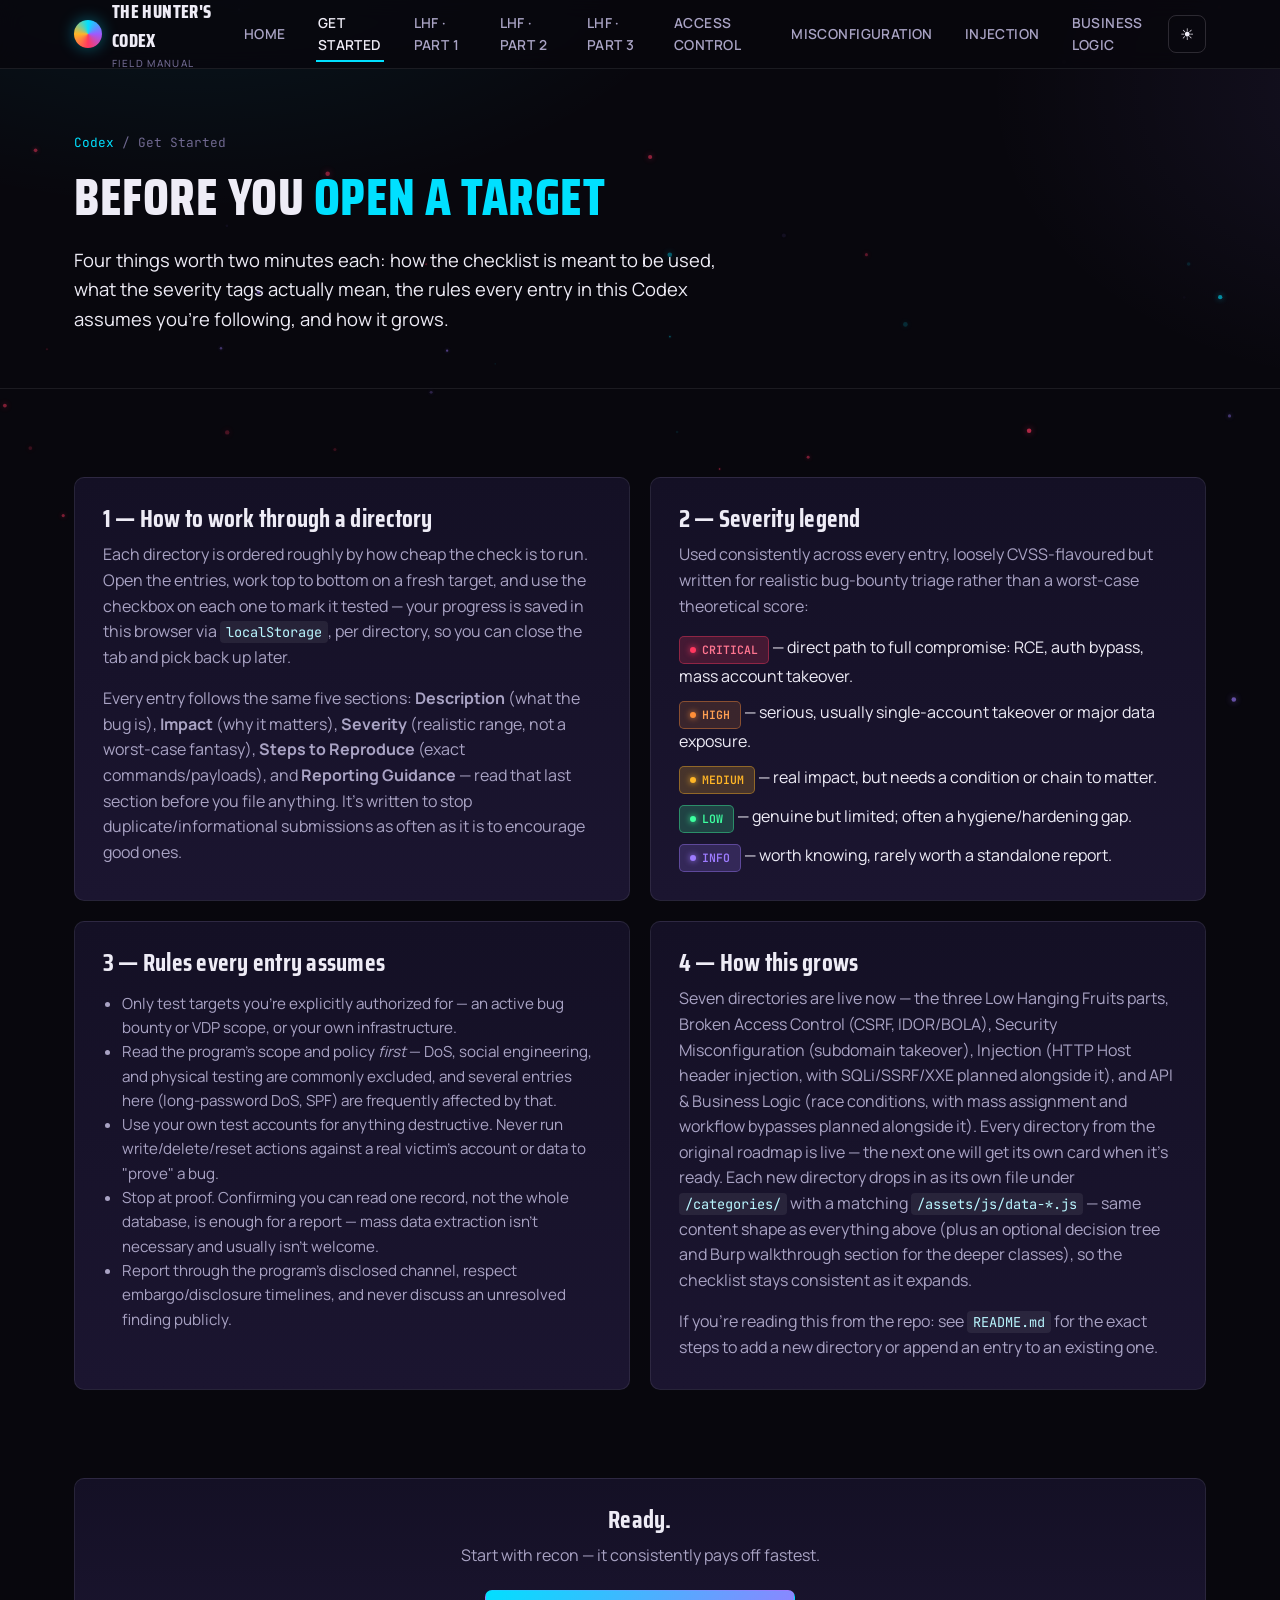
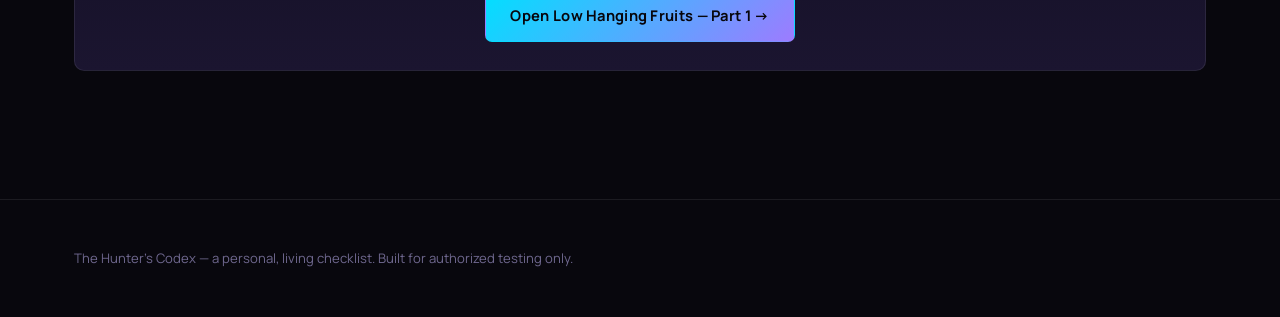
==== commit b3b23514: "commit the changes" ====
--- a/get-started.html
+++ b/get-started.html
@@ -27,6 +27,7 @@
       <a href="categories/broken-access-control.html">Access Control</a>
       <a href="categories/security-misconfiguration.html">Misconfiguration</a>
       <a href="categories/injection.html">Injection</a>
+      <a href="categories/api-business-logic.html">Business Logic</a>
     </div>
     <div class="nav-right">
       <button class="theme-toggle" data-theme-toggle aria-label="Toggle light/dark theme">☀</button>
@@ -78,7 +79,7 @@
 
       <div class="panel">
         <h3>4 — How this grows</h3>
-        <p>Six directories are live now — the three Low Hanging Fruits parts, Broken Access Control (CSRF, IDOR/BOLA), Security Misconfiguration (subdomain takeover), and Injection (HTTP Host header injection, with SQLi/SSRF/XXE planned alongside it). The home page's remaining roadmap card (API &amp; Business Logic) is next. Each new directory drops in as its own file under <code>/categories/</code> with a matching <code>/assets/js/data-*.js</code> — same content shape as everything above (plus an optional decision tree and Burp walkthrough section for the deeper classes), so the checklist stays consistent as it expands.</p>
+        <p>Seven directories are live now — the three Low Hanging Fruits parts, Broken Access Control (CSRF, IDOR/BOLA), Security Misconfiguration (subdomain takeover), Injection (HTTP Host header injection, with SQLi/SSRF/XXE planned alongside it), and API &amp; Business Logic (race conditions, with mass assignment and workflow bypasses planned alongside it). Every directory from the original roadmap is live — the next one will get its own card when it's ready. Each new directory drops in as its own file under <code>/categories/</code> with a matching <code>/assets/js/data-*.js</code> — same content shape as everything above (plus an optional decision tree and Burp walkthrough section for the deeper classes), so the checklist stays consistent as it expands.</p>
         <p style="margin-bottom:0;">If you're reading this from the repo: see <code>README.md</code> for the exact steps to add a new directory or append an entry to an existing one.</p>
       </div>
 
@@ -104,4 +105,4 @@
 
 <script src="assets/js/app.js"></script>
 </body>
-</html>+</html>
--- a/assets/css/style.css
+++ b/assets/css/style.css
@@ -112,6 +112,11 @@
   --accent:#ffa94d; --accent-2:#d6336c; --accent-3:#22d3ee;
   --accent-rgb:255,169,77; --accent2-rgb:214,51,108; --accent3-rgb:34,211,238;
 }
+/* API & Business Logic — Velocity: speed-blue / silver streak / spark gold */
+body[data-realm="quicksilver"]{
+  --accent:#38bdf8; --accent-2:#e2e8f0; --accent-3:#facc15;
+  --accent-rgb:56,189,248; --accent2-rgb:226,232,240; --accent3-rgb:250,204,21;
+}
 
 /* ---------------- REALM BACKGROUND ART ----------------
    Full-page, fixed, behind everything, pointer-events:none.
@@ -161,6 +166,12 @@
     repeating-radial-gradient(circle at 50% 42%, rgba(255,169,77,0.09) 0px, rgba(255,169,77,0.09) 1px, transparent 1px, transparent 46px),
     repeating-radial-gradient(circle at 50% 42%, rgba(34,211,238,0.06) 0px, rgba(34,211,238,0.06) 1px, transparent 1px, transparent 23px),
     radial-gradient(circle at 50% 42%, rgba(214,51,108,0.10), transparent 40%);
+}
+body[data-realm="quicksilver"]{
+  --realm-pattern:
+    repeating-linear-gradient(4deg, transparent 0px, transparent 54px, rgba(56,189,248,0.07) 55px, transparent 58px),
+    repeating-linear-gradient(-2deg, transparent 0px, transparent 90px, rgba(226,232,240,0.05) 91px, transparent 93px),
+    radial-gradient(ellipse 700px 240px at 80% 60%, rgba(250,204,21,0.06), transparent 60%);
 }
 body::before{
   content:"";
@@ -700,4 +711,4 @@
 }
 .checklist li::before{ content:"☐"; color:var(--ink-faint); flex-shrink:0; line-height:1.5; }
 .checklist code{ font-size:0.86em; }
-@media (max-width:640px){ .checklist ul{ columns:1; } }+@media (max-width:640px){ .checklist ul{ columns:1; } }
